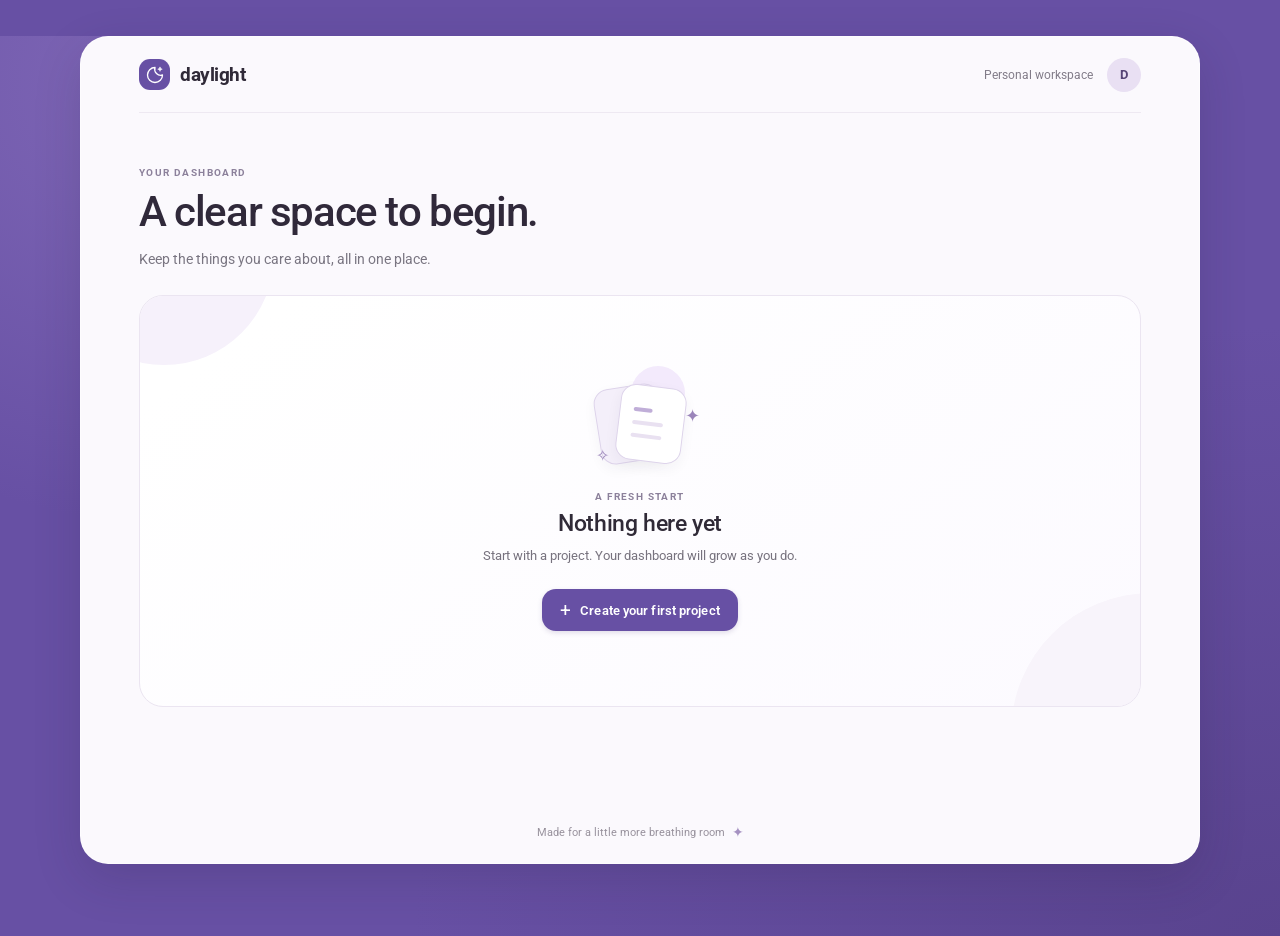
==== index.html @ 61ca149d "Simplify dashboard to a clean empty state" ====
<!doctype html>
<html lang="en">
  <head>
    <meta charset="UTF-8" />
    <meta name="viewport" content="width=device-width, initial-scale=1.0" />
    <meta name="theme-color" content="#6750a4" />
    <meta name="description" content="A simple workspace, ready for your first project." />
    <title>Dashboard — Daylight</title>
    <link rel="preconnect" href="https://fonts.googleapis.com" />
    <link rel="preconnect" href="https://fonts.gstatic.com" crossorigin />
    <link href="https://fonts.googleapis.com/css2?family=Roboto:wght@400;500;600;700&family=Roboto+Flex:wght@400;500;600;700&display=swap" rel="stylesheet" />
    <link rel="stylesheet" href="style.css" />
    <script src="main.js" defer></script>
  </head>
  <body>
    <main class="dashboard">
      <header class="topbar">
        <a class="brand" href="#home" aria-label="Daylight dashboard">
          <span class="brand-icon" aria-hidden="true"><svg viewBox="0 0 24 24"><path d="M12 3a9 9 0 1 0 9 9 7.2 7.2 0 0 1-9-9Z"/><path d="M18 3v4m-2-2h4"/></svg></span>
          <span>daylight</span>
        </a>
        <div class="topbar-right">
          <span class="workspace-label">Personal workspace</span>
          <button class="profile" type="button" aria-label="Profile: Darisko">D</button>
        </div>
      </header>

      <section class="welcome" id="home">
        <p class="overline">YOUR DASHBOARD</p>
        <h1>A clear space to begin.</h1>
        <p class="subtitle">Keep the things you care about, all in one place.</p>
      </section>

      <section class="empty-card" aria-labelledby="emptyTitle">
        <div class="empty-illustration" aria-hidden="true">
          <span class="illustration-sun"></span>
          <span class="illustration-card card-back"></span>
          <span class="illustration-card card-front"><i></i><i></i><i></i></span>
          <span class="illustration-star star-one">✦</span>
          <span class="illustration-star star-two">✧</span>
        </div>
        <p class="overline">A FRESH START</p>
        <h2 id="emptyTitle">Nothing here yet</h2>
        <p class="empty-copy">Start with a project. Your dashboard will grow as you do.</p>
        <button class="button button-filled" id="createProject" type="button">
          <span class="button-icon" aria-hidden="true">+</span>
          Create your first project
        </button>
      </section>

      <section class="project-list" id="projectList" aria-live="polite" hidden>
        <p class="overline">YOUR PROJECTS</p>
        <div class="project-items" id="projectItems"></div>
        <button class="button button-tonal" id="addAnother" type="button"><span class="button-icon" aria-hidden="true">+</span>Add a project</button>
      </section>

      <footer class="footer"><span>Made for a little more breathing room</span><span class="footer-sparkle" aria-hidden="true">✦</span></footer>
    </main>

    <div class="modal-scrim" id="modalScrim" hidden>
      <section class="dialog" role="dialog" aria-modal="true" aria-labelledby="dialogTitle">
        <button class="close-button" id="closeDialog" type="button" aria-label="Close dialog">×</button>
        <p class="overline">MAKE IT YOURS</p>
        <h2 id="dialogTitle">Create a project</h2>
        <p class="dialog-copy">Give your next idea a place to live.</p>
        <form id="projectForm">
          <label for="projectName">Project name</label>
          <input id="projectName" name="projectName" maxlength="60" placeholder="e.g. A new idea" autocomplete="off" required />
          <div class="dialog-actions">
            <button class="button button-tonal" id="cancelDialog" type="button">Cancel</button>
            <button class="button button-filled" type="submit">Create project</button>
          </div>
        </form>
      </section>
    </div>
    <div class="toast" id="toast" role="status" aria-live="polite"></div>
  </body>
</html>
---- style.css ----
:root{font-family:Roboto,"Roboto Flex",Arial,sans-serif;color:#211d28;background:#6750a4;font-synthesis:none;text-rendering:optimizeLegibility;--primary:#6750a4;--on-primary:#fff;--surface:#fff;--surface-soft:#f7f3fc;--surface-low:#f3eff8;--outline:#e7e0ec;--muted:#797581;--ink:#211d28;--shadow:0 16px 48px rgba(37,25,57,.16)}
*{box-sizing:border-box}html{min-width:320px;min-height:100%;scroll-behavior:smooth}body{min-height:100vh;margin:0;background:radial-gradient(ellipse at 16% 5%,#8068b7 0,transparent 37%),radial-gradient(ellipse at 100% 100%,#59438e 0,transparent 48%),#6750a4;color:var(--ink);-webkit-font-smoothing:antialiased}button,a,input{font:inherit}button:focus-visible,a:focus-visible,input:focus-visible{outline:3px solid #c9b9ff;outline-offset:3px}.dashboard{width:min(100% - 48px,1120px);min-height:calc(100vh - 72px);margin:36px auto;padding:0 58px;border:1px solid rgba(255,255,255,.5);border-radius:28px;background:#fbf9fd;box-shadow:var(--shadow);display:flex;flex-direction:column}.topbar{height:76px;display:flex;align-items:center;justify-content:space-between;border-bottom:1px solid #eee9f2}.brand{display:inline-flex;align-items:center;gap:10px;color:#302a38;text-decoration:none;font-size:19px;font-weight:700;letter-spacing:-.5px}.brand-icon{display:grid;place-items:center;width:31px;height:31px;border-radius:11px;background:var(--primary);color:white}.brand-icon svg{width:20px;fill:none;stroke:currentColor;stroke-width:1.6;stroke-linecap:round;stroke-linejoin:round}.topbar-right{display:flex;align-items:center;gap:14px}.workspace-label{color:#817b88;font-size:12px}.profile{width:34px;height:34px;border:0;border-radius:50%;background:#e9e0f3;color:#564475;font-size:13px;font-weight:700;cursor:pointer}.welcome{padding:54px 0 24px}.overline{margin:0 0 10px;color:#8c819b;font-size:10px;font-weight:700;letter-spacing:1.4px}.welcome h1{margin:0;font-size:clamp(28px,4vw,42px);font-weight:500;letter-spacing:-1.4px;line-height:1.15;color:#30293a}.subtitle{margin:12px 0 0;color:#797581;font-size:14px;line-height:1.6}.empty-card{position:relative;min-height:412px;display:flex;flex-direction:column;align-items:center;justify-content:center;padding:38px 24px 42px;overflow:hidden;border:1px solid #ebe5f1;border-radius:24px;background:linear-gradient(145deg,#fff 10%,#fcfaff 100%);text-align:center}.empty-card:before,.empty-card:after{position:absolute;width:220px;height:220px;border-radius:50%;background:#f6f1fb;content:""}.empty-card:before{top:-151px;left:-86px}.empty-card:after{right:-151px;bottom:-167px;width:280px;height:280px;background:#f8f4fb}.empty-illustration{position:relative;z-index:1;width:120px;height:102px;margin-bottom:23px}.illustration-sun{position:absolute;top:0;right:15px;width:54px;height:54px;border-radius:50%;background:#f3eafc}.illustration-card{position:absolute;display:grid;align-content:center;gap:9px;width:66px;height:76px;border:1px solid #ded4eb;border-radius:15px;background:#fff;box-shadow:0 5px 14px #3324450c;transform:rotate(-9deg)}.card-back{top:20px;left:17px;background:#f4effa}.card-front{top:20px;left:38px;transform:rotate(7deg)}.card-front i{width:31px;height:4px;margin-left:13px;border-radius:4px;background:#e9e1f1}.card-front i:first-child{width:19px;background:#c0aed8}.illustration-star{position:absolute;color:#9b85ba}.star-one{top:39px;right:0;font-size:18px}.star-two{bottom:3px;left:16px;font-size:16px}.empty-card>.overline{position:relative;z-index:1;margin-bottom:8px}.empty-card h2{position:relative;z-index:1;margin:0;color:#302a37;font-size:23px;font-weight:500;letter-spacing:-.4px}.empty-copy{position:relative;z-index:1;max-width:360px;margin:9px 0 22px;color:#77727e;font-size:13px;line-height:1.6}.button{min-height:42px;display:inline-flex;align-items:center;justify-content:center;gap:9px;padding:0 18px;border:0;border-radius:14px;font-size:13px;font-weight:600;letter-spacing:.1px;cursor:pointer;transition:background .16s,box-shadow .16s,transform .16s}.button:hover{transform:translateY(-1px)}.button-filled{background:var(--primary);color:var(--on-primary);box-shadow:0 2px 5px #4a397729}.button-filled:hover{background:#59458f;box-shadow:0 4px 12px #4a39772a}.button-tonal{background:#eee8f5;color:#554575}.button-tonal:hover{background:#e7def0}.button-icon{font-size:19px;font-weight:400;line-height:1}.footer{display:flex;justify-content:center;align-items:center;gap:7px;margin-top:auto;padding:26px 0 23px;color:#98929d;font-size:11px}.footer-sparkle{color:#a591c1;font-size:14px}.project-list{padding:24px 0}.project-list[hidden]{display:none}.project-items{display:grid;grid-template-columns:repeat(auto-fill,minmax(220px,1fr));gap:12px;margin-bottom:16px}.project-item{display:flex;align-items:center;gap:12px;min-height:74px;padding:15px;border:1px solid #ebe5f1;border-radius:16px;background:#fff}.project-item-icon{display:grid;place-items:center;width:38px;height:38px;border-radius:12px;background:#efe9f6;color:#705a96}.project-item-name{font-size:13px;font-weight:600;color:#383241}.modal-scrim{position:fixed;inset:0;z-index:5;display:grid;place-items:center;padding:20px;background:#21172f66;backdrop-filter:blur(3px)}.modal-scrim[hidden]{display:none}.dialog{position:relative;width:min(100%,400px);padding:29px;border:1px solid #eee8f2;border-radius:24px;background:#fbf9fd;box-shadow:0 24px 70px #20172e35}.close-button{position:absolute;top:15px;right:16px;width:34px;height:34px;border:0;border-radius:50%;background:transparent;color:#6e6875;font-size:23px;cursor:pointer}.close-button:hover{background:#f0ecf3}.dialog h2{margin:0;color:#302a38;font-size:24px;font-weight:500;letter-spacing:-.5px}.dialog-copy{margin:8px 0 23px;color:#797581;font-size:13px}.dialog label{display:block;margin-bottom:7px;color:#5f5966;font-size:12px;font-weight:600}.dialog input{width:100%;height:46px;padding:0 13px;border:1px solid #d9d2e0;border-radius:12px;background:#fff;color:var(--ink);font-size:14px}.dialog input::placeholder{color:#aaa4ae}.dialog input:focus{border-color:var(--primary);outline:2px solid #6750a433;outline-offset:1px}.dialog-actions{display:flex;justify-content:flex-end;gap:9px;margin-top:22px}.dialog-actions .button{min-height:40px;font-size:12px}.toast{position:fixed;z-index:10;bottom:22px;left:50%;padding:12px 18px;border-radius:12px;background:#342a43;color:#fff;font-size:12px;opacity:0;pointer-events:none;transform:translate(-50%,10px);transition:opacity .18s,transform .18s}.toast.show{opacity:1;transform:translate(-50%,0)}
@media(max-width:650px){.dashboard{width:calc(100% - 24px);min-height:calc(100vh - 24px);margin:12px auto;padding:0 20px;border-radius:23px}.topbar{height:66px}.workspace-label{max-width:130px;font-size:10px}.topbar-right{gap:10px}.welcome{padding:43px 0 23px}.welcome h1{max-width:420px;font-size:32px}.subtitle{max-width:360px;font-size:13px}.empty-card{min-height:370px;padding:30px 18px;border-radius:20px}.empty-card h2{font-size:21px}.empty-copy{font-size:12px}.footer{font-size:10px}}
@media(max-width:380px){.dashboard{padding:0 14px}.brand{font-size:17px}.welcome h1{font-size:28px}.empty-card{min-height:345px}.project-items{grid-template-columns:1fr}}
@media(prefers-reduced-motion:reduce){*,*::before,*::after{scroll-behavior:auto!important;transition:none!important}}
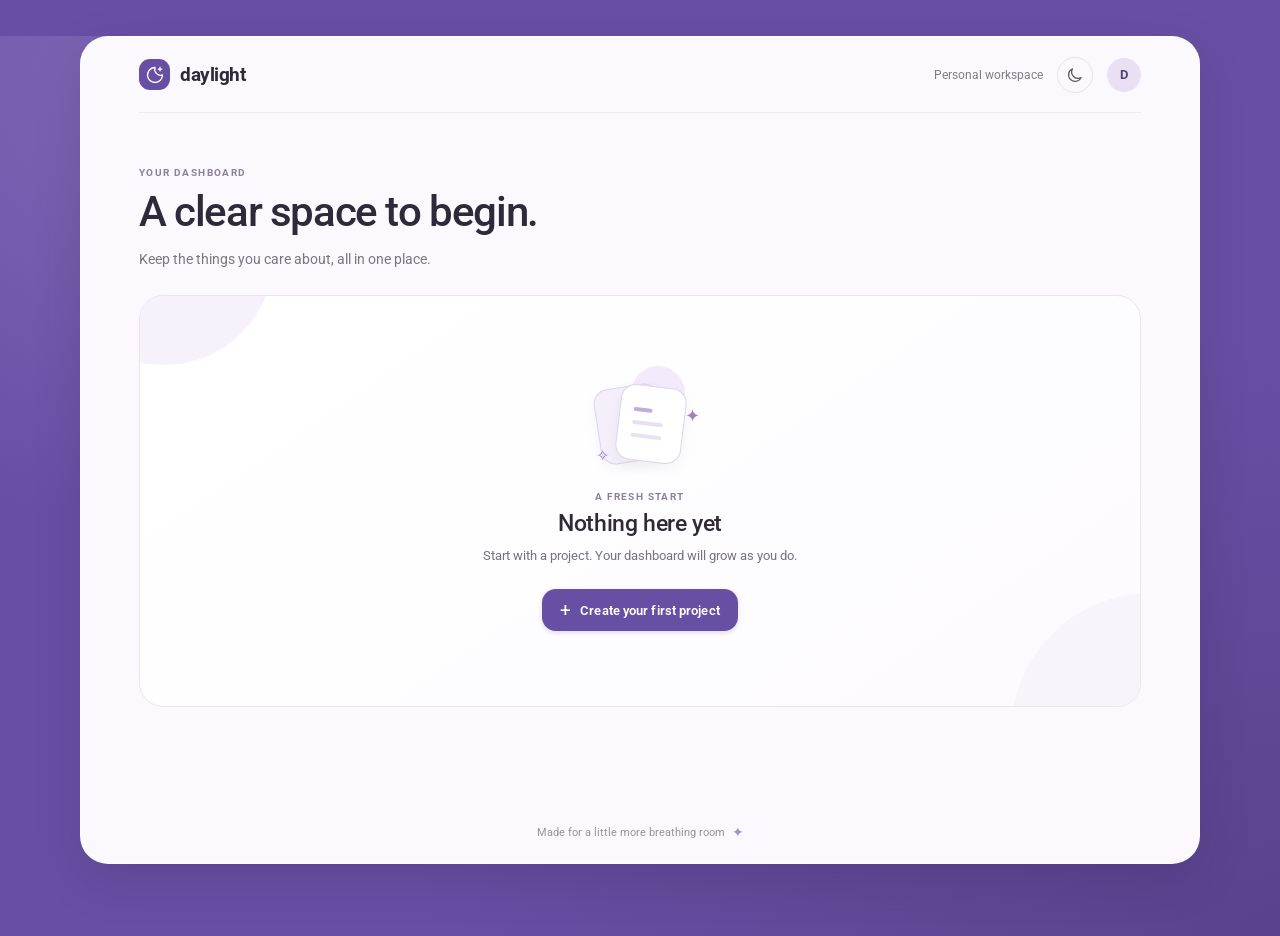
==== commit 192d7e5c: "Add persistent dark mode toggle" ====
--- a/index.html
+++ b/index.html
@@ -9,6 +9,13 @@
     <link rel="preconnect" href="https://fonts.googleapis.com" />
     <link rel="preconnect" href="https://fonts.gstatic.com" crossorigin />
     <link href="https://fonts.googleapis.com/css2?family=Roboto:wght@400;500;600;700&family=Roboto+Flex:wght@400;500;600;700&display=swap" rel="stylesheet" />
+    <script>
+      try {
+        const savedTheme = localStorage.getItem("daylight-theme");
+        const prefersDark = window.matchMedia("(prefers-color-scheme: dark)").matches;
+        if (savedTheme === "dark" || (!savedTheme && prefersDark)) document.documentElement.dataset.theme = "dark";
+      } catch {}
+    </script>
     <link rel="stylesheet" href="style.css" />
     <script src="main.js" defer></script>
   </head>
@@ -21,6 +28,10 @@
         </a>
         <div class="topbar-right">
           <span class="workspace-label">Personal workspace</span>
+          <button class="theme-toggle" id="themeToggle" type="button" aria-label="Switch to dark mode" title="Switch to dark mode" aria-pressed="false">
+            <svg class="moon-icon" viewBox="0 0 24 24" aria-hidden="true"><path d="M20.1 15.4A8.5 8.5 0 0 1 8.6 3.9 8.7 8.7 0 1 0 20.1 15.4Z"/></svg>
+            <svg class="sun-icon" viewBox="0 0 24 24" aria-hidden="true"><circle cx="12" cy="12" r="4"/><path d="M12 2v2m0 16v2M4.93 4.93l1.42 1.42m11.3 11.3 1.42 1.42M2 12h2m16 0h2M4.93 19.07l1.42-1.42m11.3-11.3 1.42-1.42"/></svg>
+          </button>
           <button class="profile" type="button" aria-label="Profile: Darisko">D</button>
         </div>
       </header>
--- a/style.css
+++ b/style.css
@@ -3,3 +3,44 @@
 @media(max-width:650px){.dashboard{width:calc(100% - 24px);min-height:calc(100vh - 24px);margin:12px auto;padding:0 20px;border-radius:23px}.topbar{height:66px}.workspace-label{max-width:130px;font-size:10px}.topbar-right{gap:10px}.welcome{padding:43px 0 23px}.welcome h1{max-width:420px;font-size:32px}.subtitle{max-width:360px;font-size:13px}.empty-card{min-height:370px;padding:30px 18px;border-radius:20px}.empty-card h2{font-size:21px}.empty-copy{font-size:12px}.footer{font-size:10px}}
 @media(max-width:380px){.dashboard{padding:0 14px}.brand{font-size:17px}.welcome h1{font-size:28px}.empty-card{min-height:345px}.project-items{grid-template-columns:1fr}}
 @media(prefers-reduced-motion:reduce){*,*::before,*::after{scroll-behavior:auto!important;transition:none!important}}
+
+.theme-toggle{width:36px;height:36px;display:grid;place-items:center;padding:0;border:1px solid #e8e2ed;border-radius:50%;background:transparent;color:#635b6b;cursor:pointer;transition:background .18s,border-color .18s,color .18s}.theme-toggle:hover{background:#f0ecf4}.theme-toggle svg{width:18px;height:18px;fill:none;stroke:currentColor;stroke-width:1.7;stroke-linecap:round;stroke-linejoin:round}.theme-toggle .sun-icon{display:none}
+
+:root[data-theme="dark"]{color-scheme:dark;--primary:#d0bcff;--on-primary:#38275d;--surface:#211f26;--surface-soft:#292630;--surface-low:#25232b;--outline:#48454f;--muted:#c9c3ce;--ink:#e6e0e9;--shadow:0 18px 54px rgba(0,0,0,.34)}
+:root[data-theme="dark"] body{background:radial-gradient(ellipse at 16% 5%,#42335b 0,transparent 38%),radial-gradient(ellipse at 100% 100%,#2c2140 0,transparent 48%),#19151f;color:var(--ink)}
+:root[data-theme="dark"] .dashboard{border-color:#413b49;background:#211f26}
+:root[data-theme="dark"] .topbar{border-color:#393640}
+:root[data-theme="dark"] .brand,:root[data-theme="dark"] .welcome h1,:root[data-theme="dark"] .empty-card h2,:root[data-theme="dark"] .dialog h2{color:#f0ebf4}
+:root[data-theme="dark"] .brand-icon{background:#d0bcff;color:#38275d}
+:root[data-theme="dark"] .workspace-label,:root[data-theme="dark"] .subtitle,:root[data-theme="dark"] .empty-copy,:root[data-theme="dark"] .dialog-copy{color:#c4bdca}
+:root[data-theme="dark"] .profile{background:#4a4058;color:#f0e6ff}
+:root[data-theme="dark"] .overline{color:#b9a8d1}
+:root[data-theme="dark"] .empty-card{border-color:#413b49;background:linear-gradient(145deg,#292630 10%,#24212b 100%)}
+:root[data-theme="dark"] .empty-card:before{background:#332a40}
+:root[data-theme="dark"] .empty-card:after{background:#2d2934}
+:root[data-theme="dark"] .illustration-sun{background:#3b304b}
+:root[data-theme="dark"] .illustration-card{border-color:#51475e;background:#292630;box-shadow:0 5px 14px #0002}
+:root[data-theme="dark"] .card-back{background:#302a39}
+:root[data-theme="dark"] .card-front i{background:#484050}
+:root[data-theme="dark"] .card-front i:first-child{background:#b19acf}
+:root[data-theme="dark"] .illustration-star,:root[data-theme="dark"] .footer-sparkle{color:#ceb8ef}
+:root[data-theme="dark"] .button-filled{background:#d0bcff;color:#38275d;box-shadow:none}
+:root[data-theme="dark"] .button-filled:hover{background:#e0d2ff;box-shadow:0 3px 10px #0003}
+:root[data-theme="dark"] .button-tonal{background:#494153;color:#e6dcf5}
+:root[data-theme="dark"] .button-tonal:hover{background:#554b60}
+:root[data-theme="dark"] .footer{color:#aaa3b0}
+:root[data-theme="dark"] .project-item{border-color:#403b46;background:#292630}
+:root[data-theme="dark"] .project-item-icon{background:#40364e;color:#d0bcff}
+:root[data-theme="dark"] .project-item-name{color:#e8e2ec}
+:root[data-theme="dark"] .modal-scrim{background:#0009}
+:root[data-theme="dark"] .dialog{border-color:#48434f;background:#26232c;box-shadow:0 24px 70px #0007}
+:root[data-theme="dark"] .close-button{color:#d0cad5}
+:root[data-theme="dark"] .close-button:hover{background:#39343f}
+:root[data-theme="dark"] .dialog label{color:#d4ced9}
+:root[data-theme="dark"] .dialog input{border-color:#5b5562;background:#1d1b22;color:#f0ebf4}
+:root[data-theme="dark"] .dialog input::placeholder{color:#928b98}
+:root[data-theme="dark"] .dialog input:focus{border-color:#d0bcff;outline-color:#d0bcff55}
+:root[data-theme="dark"] .theme-toggle{border-color:#514b58;color:#e6daff}
+:root[data-theme="dark"] .theme-toggle:hover{background:#35303d}
+:root[data-theme="dark"] .theme-toggle .moon-icon{display:none}
+:root[data-theme="dark"] .theme-toggle .sun-icon{display:block}
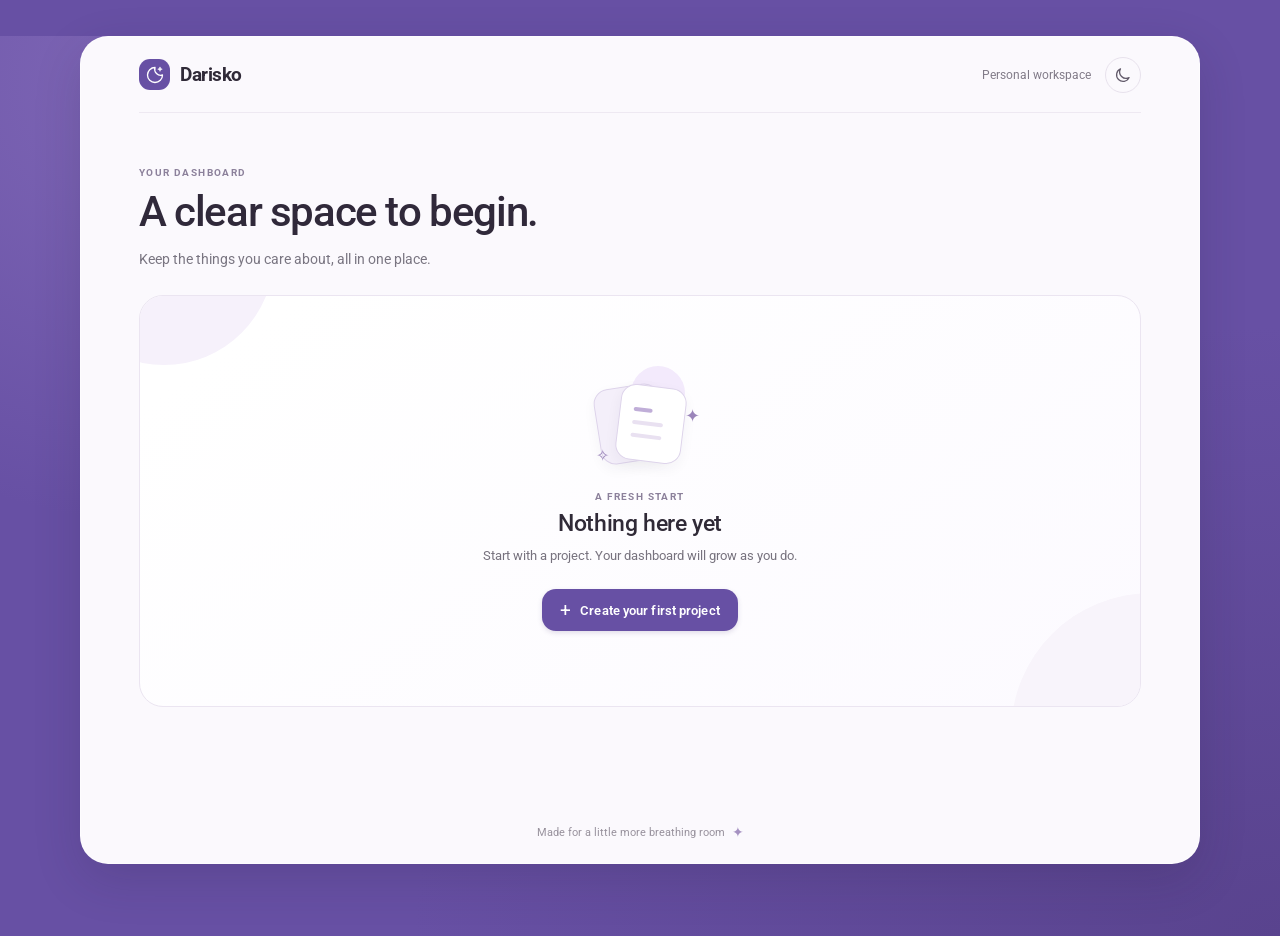
==== commit eba62e88: "Update dashboard branding" ====
--- a/index.html
+++ b/index.html
@@ -22,9 +22,9 @@
   <body>
     <main class="dashboard">
       <header class="topbar">
-        <a class="brand" href="#home" aria-label="Daylight dashboard">
+        <a class="brand" href="#home" aria-label="Darisko dashboard">
           <span class="brand-icon" aria-hidden="true"><svg viewBox="0 0 24 24"><path d="M12 3a9 9 0 1 0 9 9 7.2 7.2 0 0 1-9-9Z"/><path d="M18 3v4m-2-2h4"/></svg></span>
-          <span>daylight</span>
+          <span>Darisko</span>
         </a>
         <div class="topbar-right">
           <span class="workspace-label">Personal workspace</span>
@@ -32,7 +32,6 @@
             <svg class="moon-icon" viewBox="0 0 24 24" aria-hidden="true"><path d="M20.1 15.4A8.5 8.5 0 0 1 8.6 3.9 8.7 8.7 0 1 0 20.1 15.4Z"/></svg>
             <svg class="sun-icon" viewBox="0 0 24 24" aria-hidden="true"><circle cx="12" cy="12" r="4"/><path d="M12 2v2m0 16v2M4.93 4.93l1.42 1.42m11.3 11.3 1.42 1.42M2 12h2m16 0h2M4.93 19.07l1.42-1.42m11.3-11.3 1.42-1.42"/></svg>
           </button>
-          <button class="profile" type="button" aria-label="Profile: Darisko">D</button>
         </div>
       </header>
 
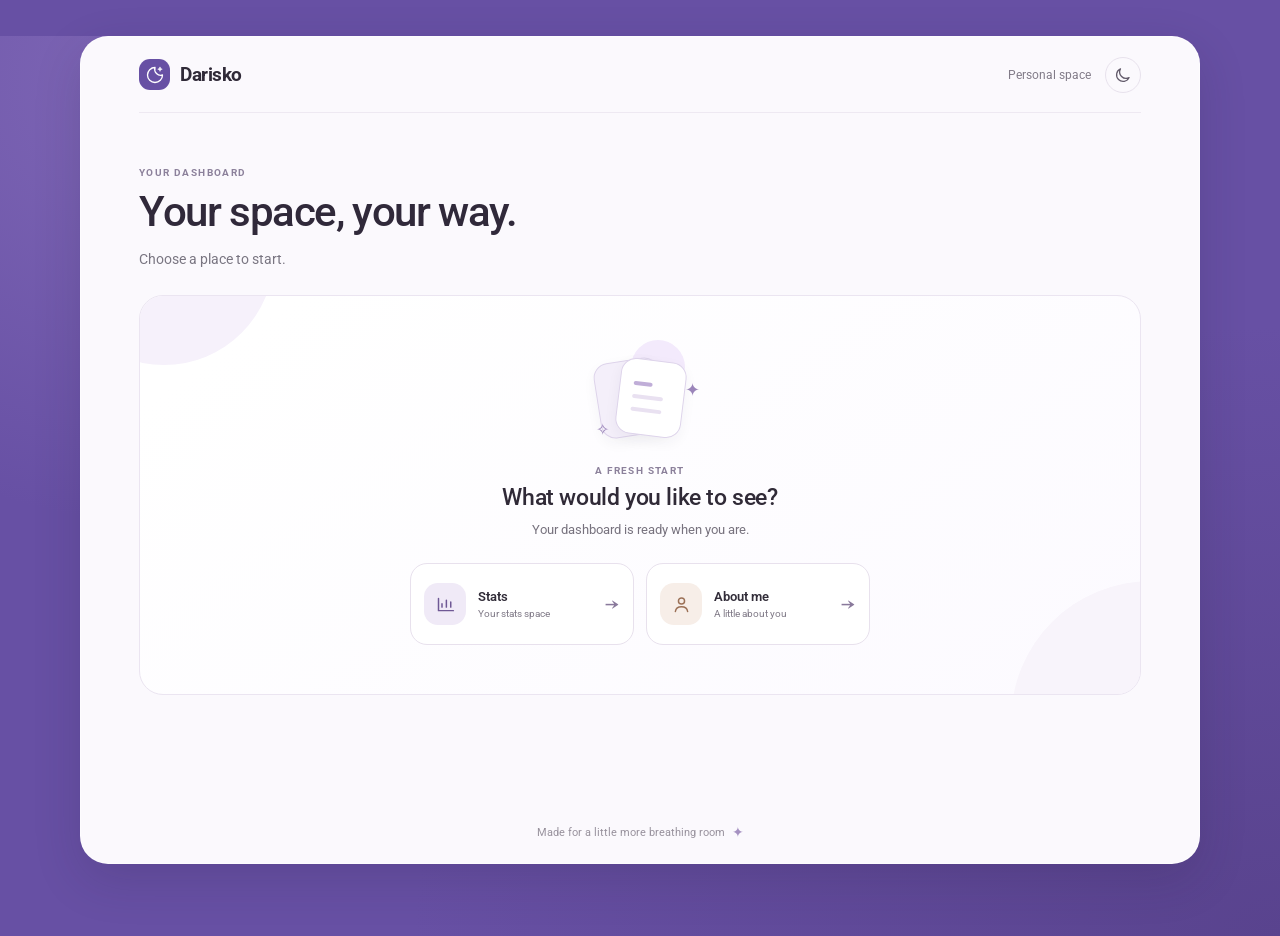
==== commit ece98978: "Add stats and about me pages" ====
--- a/index.html
+++ b/index.html
@@ -4,8 +4,8 @@
     <meta charset="UTF-8" />
     <meta name="viewport" content="width=device-width, initial-scale=1.0" />
     <meta name="theme-color" content="#6750a4" />
-    <meta name="description" content="A simple workspace, ready for your first project." />
-    <title>Dashboard — Daylight</title>
+    <meta name="description" content="Darisko's personal dashboard." />
+    <title>Dashboard — Darisko</title>
     <link rel="preconnect" href="https://fonts.googleapis.com" />
     <link rel="preconnect" href="https://fonts.gstatic.com" crossorigin />
     <link href="https://fonts.googleapis.com/css2?family=Roboto:wght@400;500;600;700&family=Roboto+Flex:wght@400;500;600;700&display=swap" rel="stylesheet" />
@@ -22,12 +22,12 @@
   <body>
     <main class="dashboard">
       <header class="topbar">
-        <a class="brand" href="#home" aria-label="Darisko dashboard">
+        <a class="brand" href="index.html" aria-label="Darisko dashboard">
           <span class="brand-icon" aria-hidden="true"><svg viewBox="0 0 24 24"><path d="M12 3a9 9 0 1 0 9 9 7.2 7.2 0 0 1-9-9Z"/><path d="M18 3v4m-2-2h4"/></svg></span>
           <span>Darisko</span>
         </a>
         <div class="topbar-right">
-          <span class="workspace-label">Personal workspace</span>
+          <span class="workspace-label">Personal space</span>
           <button class="theme-toggle" id="themeToggle" type="button" aria-label="Switch to dark mode" title="Switch to dark mode" aria-pressed="false">
             <svg class="moon-icon" viewBox="0 0 24 24" aria-hidden="true"><path d="M20.1 15.4A8.5 8.5 0 0 1 8.6 3.9 8.7 8.7 0 1 0 20.1 15.4Z"/></svg>
             <svg class="sun-icon" viewBox="0 0 24 24" aria-hidden="true"><circle cx="12" cy="12" r="4"/><path d="M12 2v2m0 16v2M4.93 4.93l1.42 1.42m11.3 11.3 1.42 1.42M2 12h2m16 0h2M4.93 19.07l1.42-1.42m11.3-11.3 1.42-1.42"/></svg>
@@ -37,11 +37,11 @@
 
       <section class="welcome" id="home">
         <p class="overline">YOUR DASHBOARD</p>
-        <h1>A clear space to begin.</h1>
-        <p class="subtitle">Keep the things you care about, all in one place.</p>
+        <h1>Your space, your way.</h1>
+        <p class="subtitle">Choose a place to start.</p>
       </section>
 
-      <section class="empty-card" aria-labelledby="emptyTitle">
+      <section class="empty-card home-card" aria-labelledby="emptyTitle">
         <div class="empty-illustration" aria-hidden="true">
           <span class="illustration-sun"></span>
           <span class="illustration-card card-back"></span>
@@ -50,39 +50,23 @@
           <span class="illustration-star star-two">✧</span>
         </div>
         <p class="overline">A FRESH START</p>
-        <h2 id="emptyTitle">Nothing here yet</h2>
-        <p class="empty-copy">Start with a project. Your dashboard will grow as you do.</p>
-        <button class="button button-filled" id="createProject" type="button">
-          <span class="button-icon" aria-hidden="true">+</span>
-          Create your first project
-        </button>
-      </section>
-
-      <section class="project-list" id="projectList" aria-live="polite" hidden>
-        <p class="overline">YOUR PROJECTS</p>
-        <div class="project-items" id="projectItems"></div>
-        <button class="button button-tonal" id="addAnother" type="button"><span class="button-icon" aria-hidden="true">+</span>Add a project</button>
+        <h2 id="emptyTitle">What would you like to see?</h2>
+        <p class="empty-copy">Your dashboard is ready when you are.</p>
+        <nav class="destination-list" aria-label="Dashboard sections">
+          <a class="destination-card" href="stats.html">
+            <span class="destination-icon stats-icon" aria-hidden="true"><svg viewBox="0 0 24 24"><path d="M4 19V5m0 14h17M8 15v-4m5 4V7m5 8V9"/></svg></span>
+            <span class="destination-copy"><strong>Stats</strong><small>Your stats space</small></span>
+            <span class="destination-arrow" aria-hidden="true">→</span>
+          </a>
+          <a class="destination-card" href="about.html">
+            <span class="destination-icon about-icon" aria-hidden="true"><svg viewBox="0 0 24 24"><circle cx="12" cy="8" r="3.5"/><path d="M5 20c.5-3.4 3.2-5.5 7-5.5s6.5 2.1 7 5.5"/></svg></span>
+            <span class="destination-copy"><strong>About me</strong><small>A little about you</small></span>
+            <span class="destination-arrow" aria-hidden="true">→</span>
+          </a>
+        </nav>
       </section>
 
       <footer class="footer"><span>Made for a little more breathing room</span><span class="footer-sparkle" aria-hidden="true">✦</span></footer>
     </main>
-
-    <div class="modal-scrim" id="modalScrim" hidden>
-      <section class="dialog" role="dialog" aria-modal="true" aria-labelledby="dialogTitle">
-        <button class="close-button" id="closeDialog" type="button" aria-label="Close dialog">×</button>
-        <p class="overline">MAKE IT YOURS</p>
-        <h2 id="dialogTitle">Create a project</h2>
-        <p class="dialog-copy">Give your next idea a place to live.</p>
-        <form id="projectForm">
-          <label for="projectName">Project name</label>
-          <input id="projectName" name="projectName" maxlength="60" placeholder="e.g. A new idea" autocomplete="off" required />
-          <div class="dialog-actions">
-            <button class="button button-tonal" id="cancelDialog" type="button">Cancel</button>
-            <button class="button button-filled" type="submit">Create project</button>
-          </div>
-        </form>
-      </section>
-    </div>
-    <div class="toast" id="toast" role="status" aria-live="polite"></div>
   </body>
 </html>
--- a/style.css
+++ b/style.css
@@ -44,3 +44,16 @@
 :root[data-theme="dark"] .theme-toggle:hover{background:#35303d}
 :root[data-theme="dark"] .theme-toggle .moon-icon{display:none}
 :root[data-theme="dark"] .theme-toggle .sun-icon{display:block}
+
+.home-card{min-height:400px}.destination-list{position:relative;z-index:1;display:grid;grid-template-columns:repeat(2,minmax(0,1fr));gap:12px;width:min(100%,460px)}.destination-card{min-height:82px;display:flex;align-items:center;gap:12px;padding:13px;border:1px solid #e8e1ed;border-radius:17px;background:#fff;color:#322d39;text-align:left;text-decoration:none;transition:transform .18s,border-color .18s,background .18s}.destination-card:hover{transform:translateY(-2px);border-color:#cfc1de;background:#fdfbff}.destination-icon{display:grid;place-items:center;width:42px;height:42px;flex:0 0 auto;border-radius:14px;background:#f0eaf7;color:#6f5895}.destination-icon svg,.placeholder-icon svg{width:21px;height:21px;fill:none;stroke:currentColor;stroke-width:1.7;stroke-linecap:round;stroke-linejoin:round}.about-icon{background:#f7eee8;color:#9c7157}.destination-copy{display:grid;gap:4px;min-width:0;flex:1}.destination-copy strong{font-size:13px;font-weight:600}.destination-copy small{color:#817b88;font-size:10px}.destination-arrow{color:#89799b;font-size:19px}.subpage-dashboard .topbar{flex:0 0 auto}.subpage-content{flex:1;padding:43px 0 28px}.back-link{display:inline-flex;align-items:center;gap:8px;margin-bottom:31px;color:#6e5b8a;font-size:12px;font-weight:500;text-decoration:none}.back-link:hover{text-decoration:underline}.back-link span{font-size:17px}.subpage-content h1{margin:0;color:#30293a;font-size:clamp(30px,4vw,42px);font-weight:500;letter-spacing:-1.2px}.subpage-content>.subtitle{max-width:500px;margin:10px 0 27px}.placeholder-card{min-height:210px;display:flex;flex-direction:column;align-items:center;justify-content:center;padding:26px;border:1px dashed #ded6e7;border-radius:20px;background:linear-gradient(145deg,#fff,#fcfaff);text-align:center}.placeholder-icon{display:grid;place-items:center;width:48px;height:48px;margin-bottom:13px;border-radius:16px;background:#f0eaf7;color:#705a96}.about-placeholder-icon{background:#f7eee8;color:#9c7157}.placeholder-card h2{margin:0;color:#403949;font-size:17px;font-weight:500}.placeholder-card p{margin:8px 0 0;color:#817b88;font-size:12px;line-height:1.6}.subpage-dashboard .footer{flex:0 0 auto}
+:root[data-theme="dark"] .destination-card{border-color:#48434f;background:#292630;color:#f0ebf4}
+:root[data-theme="dark"] .destination-card:hover{border-color:#74668a;background:#302c37}
+:root[data-theme="dark"] .destination-icon{background:#40364e;color:#d0bcff}
+:root[data-theme="dark"] .about-icon,:root[data-theme="dark"] .about-placeholder-icon{background:#40342e;color:#e6b99d}
+:root[data-theme="dark"] .destination-copy small{color:#bbb4c1}
+:root[data-theme="dark"] .destination-arrow,:root[data-theme="dark"] .back-link{color:#d0bcff}
+:root[data-theme="dark"] .subpage-content h1,:root[data-theme="dark"] .placeholder-card h2{color:#f0ebf4}
+:root[data-theme="dark"] .placeholder-card{border-color:#514b58;background:linear-gradient(145deg,#292630,#24212b)}
+:root[data-theme="dark"] .placeholder-icon{background:#40364e;color:#d0bcff}
+:root[data-theme="dark"] .placeholder-card p{color:#c4bdca}
+@media(max-width:650px){.home-card{min-height:390px}.destination-list{grid-template-columns:1fr;width:min(100%,340px);gap:9px}.destination-card{min-height:72px}.subpage-content{padding-top:34px}.back-link{margin-bottom:28px}.placeholder-card{min-height:190px}}
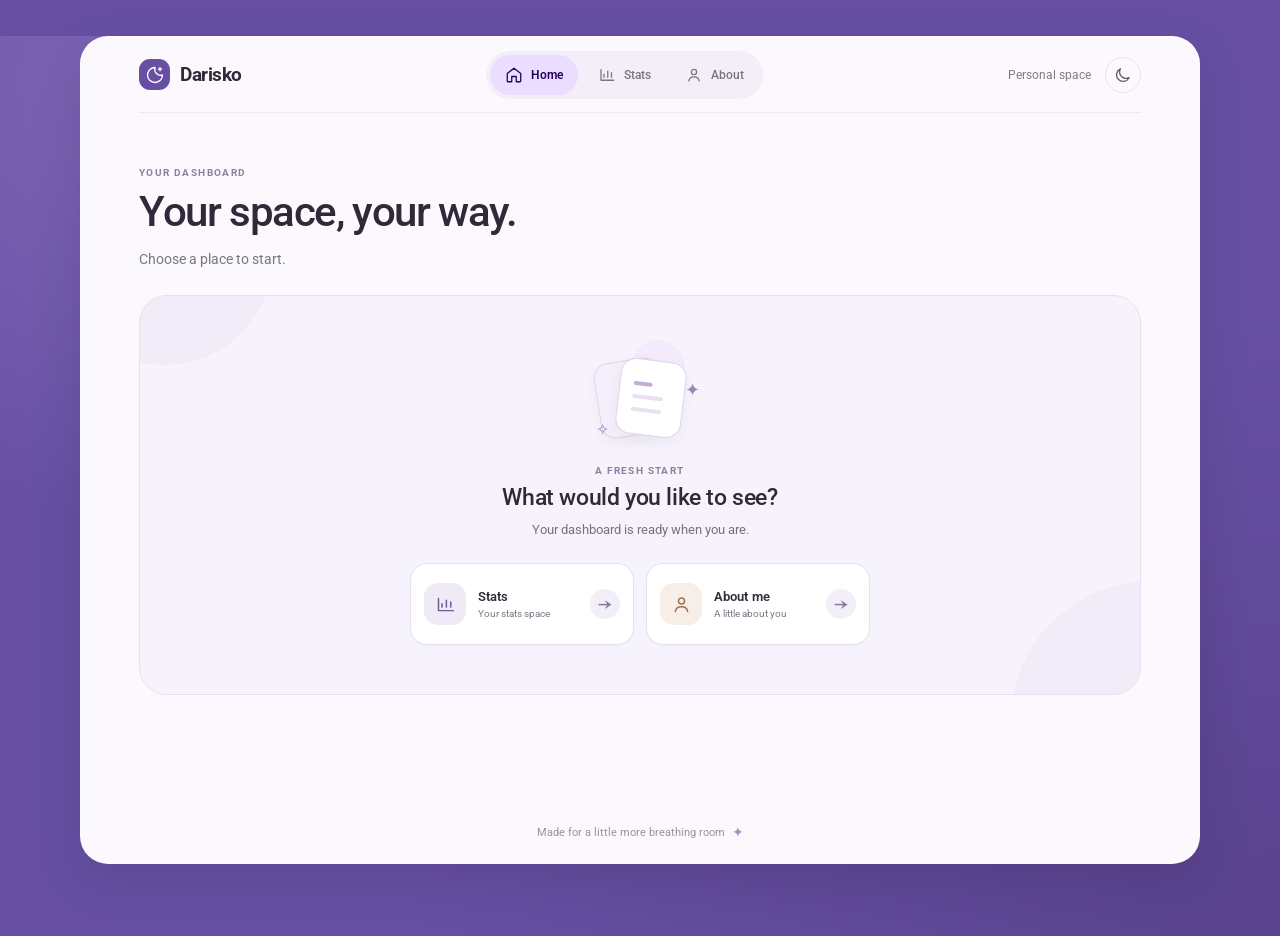
==== commit eaddb28f: "Redesign site navigation in Material 3" ====
--- a/index.html
+++ b/index.html
@@ -26,6 +26,11 @@
           <span class="brand-icon" aria-hidden="true"><svg viewBox="0 0 24 24"><path d="M12 3a9 9 0 1 0 9 9 7.2 7.2 0 0 1-9-9Z"/><path d="M18 3v4m-2-2h4"/></svg></span>
           <span>Darisko</span>
         </a>
+        <nav class="primary-nav" aria-label="Main navigation">
+          <a class="nav-item active" href="index.html" aria-current="page"><svg viewBox="0 0 24 24" aria-hidden="true"><path d="m3 10 9-7 9 7v10a1 1 0 0 1-1 1h-5v-7H9v7H4a1 1 0 0 1-1-1z"/></svg><span>Home</span></a>
+          <a class="nav-item" href="stats.html"><svg viewBox="0 0 24 24" aria-hidden="true"><path d="M4 19V5m0 14h17M8 15v-4m5 4V7m5 8V9"/></svg><span>Stats</span></a>
+          <a class="nav-item" href="about.html"><svg viewBox="0 0 24 24" aria-hidden="true"><circle cx="12" cy="8" r="3.5"/><path d="M5 20c.5-3.4 3.2-5.5 7-5.5s6.5 2.1 7 5.5"/></svg><span>About</span></a>
+        </nav>
         <div class="topbar-right">
           <span class="workspace-label">Personal space</span>
           <button class="theme-toggle" id="themeToggle" type="button" aria-label="Switch to dark mode" title="Switch to dark mode" aria-pressed="false">
--- a/style.css
+++ b/style.css
@@ -3,6 +3,35 @@
 @media(max-width:650px){.dashboard{width:calc(100% - 24px);min-height:calc(100vh - 24px);margin:12px auto;padding:0 20px;border-radius:23px}.topbar{height:66px}.workspace-label{max-width:130px;font-size:10px}.topbar-right{gap:10px}.welcome{padding:43px 0 23px}.welcome h1{max-width:420px;font-size:32px}.subtitle{max-width:360px;font-size:13px}.empty-card{min-height:370px;padding:30px 18px;border-radius:20px}.empty-card h2{font-size:21px}.empty-copy{font-size:12px}.footer{font-size:10px}}
 @media(max-width:380px){.dashboard{padding:0 14px}.brand{font-size:17px}.welcome h1{font-size:28px}.empty-card{min-height:345px}.project-items{grid-template-columns:1fr}}
 @media(prefers-reduced-motion:reduce){*,*::before,*::after{scroll-behavior:auto!important;transition:none!important}}
+
+/* Material 3 app menu and destination tiles */
+.topbar{gap:24px}
+.primary-nav{height:48px;display:flex;align-items:center;gap:4px;padding:4px;border-radius:999px;background:var(--surface-low)}
+.nav-item{min-width:84px;height:40px;display:inline-flex;align-items:center;justify-content:center;gap:8px;padding:0 15px;border-radius:999px;color:var(--muted);font-size:12px;font-weight:500;text-decoration:none;transition:background .2s,color .2s,transform .2s}
+.nav-item svg{width:18px;height:18px;fill:none;stroke:currentColor;stroke-width:1.7;stroke-linecap:round;stroke-linejoin:round}
+.nav-item:hover{background:#6750a414;color:var(--ink)}
+.nav-item.active{background:#eaddff;color:#21005d;font-weight:600}
+.theme-toggle{border:0;background:var(--surface-low);color:var(--ink)}
+.theme-toggle:hover{background:#6750a41c}
+.home-card{min-height:420px;border-radius:28px;background:var(--surface-soft);border-color:var(--outline)}
+.home-card:before,.home-card:after{background:#6750a40b}
+.destination-list{gap:14px;width:min(100%,520px)}
+.destination-card{min-height:88px;padding:14px 16px;border:1px solid var(--outline);border-radius:20px;background:var(--surface);color:var(--ink);box-shadow:0 1px 2px #00000008;transition:transform .22s cubic-bezier(.2,.8,.2,1),border-color .2s,background .2s,box-shadow .2s}
+.destination-card:hover{transform:translateY(-2px);border-color:#6750a455;background:var(--surface);box-shadow:0 5px 15px #34264b14}
+.destination-card:active{transform:scale(.98)}
+.destination-icon{width:46px;height:46px;border-radius:16px;background:#eaddff;color:#4f378b}
+.about-icon{background:#f4dded;color:#633b55}
+.destination-copy strong{font-size:14px;font-weight:600;letter-spacing:.1px}
+.destination-copy small{color:var(--muted);font-size:11px}
+.destination-arrow{width:30px;height:30px;display:grid;place-items:center;border-radius:50%;background:var(--surface-low);color:var(--ink);font-size:17px;transition:background .2s,transform .2s}
+.destination-card:hover .destination-arrow{background:#eaddff;transform:translateX(2px)}
+:root[data-theme="dark"] .nav-item.active{background:#4f378b;color:#f6edff}
+:root[data-theme="dark"] .destination-icon{background:#4f378b;color:#eaddff}
+:root[data-theme="dark"] .about-icon{background:#633b55;color:#f5d9eb}
+:root[data-theme="dark"] .destination-card:hover .destination-arrow{background:#4f378b}
+@media(max-width:760px){.topbar{gap:12px}.primary-nav{gap:0}.nav-item{min-width:0;padding:0 11px}}
+@media(max-width:600px){.topbar{height:auto;min-height:66px;flex-wrap:wrap;padding:10px 0}.topbar .brand{margin-right:auto}.primary-nav{order:3;width:100%;height:44px;justify-content:center;margin:0 auto 2px}.nav-item{height:36px;flex:1;max-width:140px}.topbar-right{gap:7px}.workspace-label{display:none}}
+@media(max-width:380px){.nav-item{gap:5px;padding:0 8px;font-size:11px}.nav-item svg{width:16px;height:16px}}
 
 .theme-toggle{width:36px;height:36px;display:grid;place-items:center;padding:0;border:1px solid #e8e2ed;border-radius:50%;background:transparent;color:#635b6b;cursor:pointer;transition:background .18s,border-color .18s,color .18s}.theme-toggle:hover{background:#f0ecf4}.theme-toggle svg{width:18px;height:18px;fill:none;stroke:currentColor;stroke-width:1.7;stroke-linecap:round;stroke-linejoin:round}.theme-toggle .sun-icon{display:none}
 
